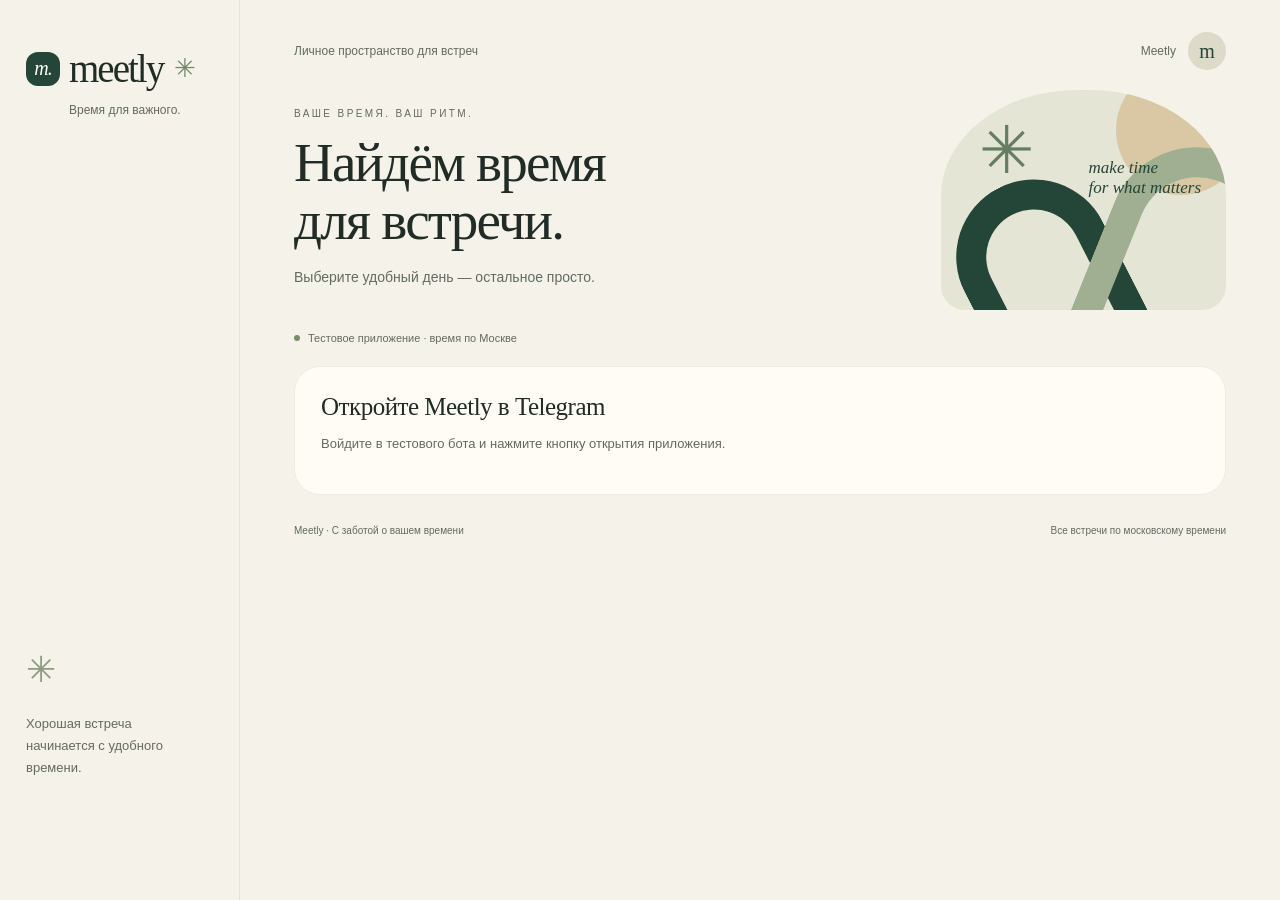
==== miniapp/live.html @ cfb97bd2 "feat: connect test Mini App to Telegram sessions and shared booking API" ====
<!doctype html>
<html lang="ru">
<head>
  <meta charset="utf-8">
  <meta name="viewport" content="width=device-width, initial-scale=1, viewport-fit=cover">
  <meta name="theme-color" content="#f5f2e9">
  <title>Meetly — время для встречи</title>
  <link rel="stylesheet" href="styles.css">
  <link rel="stylesheet" href="registration.css">
  <link rel="stylesheet" href="live.css">
  <script src="https://telegram.org/js/telegram-web-app.js" defer></script>
  <script src="live.js" defer></script>
</head>
<body>
  <div class="app-shell">
    <aside class="sidebar">
      <a class="brand" href="#calendar" aria-label="Meetly — календарь"><span class="brand-symbol" aria-hidden="true">m.</span>meetly<span class="brand-dot">✳</span></a>
      <p class="brand-caption">Время для важного.</p>
      <nav aria-label="Основная навигация" id="navigation"></nav>
      <div class="sidebar-note"><span aria-hidden="true">✳</span><p>Хорошая встреча<br>начинается с удобного времени.</p></div>
      <p class="demo-label" id="account-role"></p>
    </aside>
    <main id="main" tabindex="-1">
      <header class="topbar"><span>Личное пространство для встреч</span><div class="identity"><span id="identity-name">Вход…</span><span class="avatar" id="avatar" aria-hidden="true">m</span></div></header>
      <section class="hero"><div><p class="eyebrow" id="eyebrow">ВАШЕ ВРЕМЯ. ВАШ РИТМ.</p><h1 id="page-title">Найдём время<br>для встречи.</h1><p id="page-subtitle">Выберите удобный день — остальное просто.</p></div><div class="abstract-art" aria-hidden="true"><div class="orb"></div><div class="arch arch-one"></div><div class="arch arch-two"></div><span class="art-star">✳</span><span class="art-caption">make time<br>for what matters</span></div></section>
      <div class="demo-banner"><span class="live-dot" aria-hidden="true"></span>Тестовое приложение · время по Москве</div>
      <div id="workspace" aria-live="polite"><section class="panel"><p>Входим через Telegram…</p></section></div>
      <footer class="footer"><span>Meetly · С заботой о вашем времени</span><span>Все встречи по московскому времени</span></footer>
    </main>
  </div>
  <dialog id="modal" aria-labelledby="modal-title"><button class="close-button" id="close-modal" aria-label="Закрыть">×</button><div id="modal-content"></div></dialog>
  <div id="toast" class="toast" role="status" aria-live="polite"></div>
</body>
</html>
---- miniapp/styles.css ----
:root{color-scheme:light;--bg:#f5f2e9;--paper:#fffcf5;--green:#244638;--ink:#202c25;--muted:#626b62;--line:#e3e3d7;--sage:#e8ecdf;--accent:#c6d0b8;--radius:26px;font-family:Inter,"Segoe UI",Arial,sans-serif;color:var(--ink);background:var(--bg)}
*{box-sizing:border-box}body{margin:0}button,input,textarea,select{font:inherit}button,a,input,textarea,select{-webkit-tap-highlight-color:transparent}button{cursor:pointer}button:disabled{cursor:default}button:focus-visible,a:focus-visible,input:focus-visible,textarea:focus-visible,select:focus-visible{outline:3px solid #827235;outline-offset:4px}button{color:inherit}a{color:inherit;text-decoration:none}.app-shell{max-width:1480px;margin:auto;display:grid;grid-template-columns:240px minmax(0,1fr);min-height:100vh}.sidebar{padding:46px 26px;border-right:1px solid var(--line);display:flex;flex-direction:column;gap:12px}.brand{display:flex;align-items:center;gap:9px;font-family:Georgia,serif;font-size:39px;letter-spacing:-2px}.brand-symbol{font:italic 20px Georgia,serif;background:var(--green);color:var(--paper);width:34px;height:34px;border-radius:12px;display:grid;place-items:center;letter-spacing:-1px}.brand-dot{font:26px Georgia;margin-left:2px;color:#72876b}.brand-caption{font-size:12px;color:var(--muted);margin:0 0 48px 43px}nav{display:grid;gap:8px}.nav-button{border:0;background:transparent;display:flex;align-items:center;gap:12px;text-align:left;padding:16px 18px;border-radius:16px;color:var(--muted);min-height:52px}.nav-button.active{background:var(--green);color:var(--paper)}.nav-icon{font-size:19px}.sidebar-note{margin:auto 0 30px;padding-top:70px;color:var(--muted);font-size:13px;line-height:1.7}.sidebar-note>span{font-size:36px;color:#8e9b80}.role-label{font-size:11px;color:var(--muted)}select{width:100%;border:1px solid var(--line);border-radius:12px;padding:12px;background:var(--paper);color:var(--ink)}.demo-label{font-size:10px;color:var(--muted)}main{padding:32px 54px 24px;min-width:0}.topbar{display:flex;align-items:center;justify-content:space-between;color:var(--muted);font-size:12px}.identity{display:flex;align-items:center;gap:12px}.avatar{background:#dddac9;width:38px;height:38px;border-radius:50%;display:grid;place-items:center;color:var(--green);font-family:Georgia,serif;font-size:20px}.hero{display:flex;justify-content:space-between;align-items:center;min-height:260px;gap:20px}.eyebrow{font-size:10px;letter-spacing:2.4px;color:var(--muted)}h1{font-family:Georgia,"Times New Roman",serif;font-size:clamp(36px,4.3vw,60px);font-weight:400;line-height:1.06;letter-spacing:-1.8px;margin:15px 0}h1+p{color:var(--muted);font-size:14px;line-height:1.6}.abstract-art{position:relative;width:285px;height:220px;flex-shrink:0;overflow:hidden;border-radius:48% 48% 24px 24px;background:#e4e5d5}.orb{position:absolute;background:#d9c8a3;width:130px;height:130px;border-radius:50%;top:-25px;right:-20px}.arch{position:absolute;width:155px;height:220px;border:30px solid var(--green);border-bottom:0;border-radius:100px 100px 0 0;transform:rotate(-27deg);bottom:-86px;left:30px}.arch-two{width:180px;height:240px;left:155px;bottom:-75px;border-color:#a0af92;transform:rotate(22deg)}.art-star{position:absolute;font-size:66px;left:38px;top:22px;color:#657e63}.art-caption{position:absolute;right:25px;top:68px;font:italic 17px/1.15 Georgia,serif;color:var(--green)}.demo-banner{font-size:11px;color:var(--muted);display:flex;align-items:center;gap:8px;margin:2px 0 22px}.live-dot{width:6px;height:6px;background:#7a8d69;border-radius:50%}.workspace-grid{display:grid;grid-template-columns:minmax(300px,1.2fr) minmax(250px,.85fr);gap:22px;align-items:start}.panel{background:var(--paper);border-radius:var(--radius);padding:26px;border:1px solid #eeece1}.panel-heading{display:flex;align-items:center;justify-content:space-between;gap:8px;margin-bottom:24px}h2{font:400 25px Georgia,serif;margin:0;letter-spacing:-.5px}.muted{color:var(--muted);font-size:13px;line-height:1.6}.month-nav{display:flex;gap:6px}.icon-button{border:1px solid var(--line);background:transparent;border-radius:50%;width:44px;height:44px;font-size:22px}.icon-button:disabled{opacity:.3}.weekdays,.days{display:grid;grid-template-columns:repeat(7,minmax(0,1fr));gap:5px}.weekdays{margin-bottom:12px}.weekdays span{text-align:center;font-size:11px;color:var(--muted);padding:5px}.day{border:0;background:transparent;border-radius:14px;min-height:48px;position:relative;font-size:14px;width:100%}.day:disabled{color:#aaa99e}.day.available{background:#edf0e5}.day.available:after{content:"";width:4px;height:4px;background:#738569;position:absolute;bottom:5px;left:calc(50% - 2px);border-radius:50%}.day.selected{background:var(--green);color:white}.day.selected:after{background:#c9d6bd}.day.today{box-shadow:inset 0 0 0 1px #8b977d}.calendar-legend{display:flex;align-items:center;gap:8px;font-size:11px;color:var(--muted);margin-top:22px}.legend-dot{height:8px;width:8px;background:var(--accent);border-radius:50%}.time-label{font-size:12px;color:var(--muted);margin:12px 0 22px}.slots{display:grid;grid-template-columns:repeat(3,minmax(0,1fr));gap:10px;margin:20px 0}.slot{min-height:46px;border:1px solid var(--line);background:transparent;border-radius:13px;font-size:14px}.slot.selected{background:var(--green);color:var(--paper);border-color:var(--green)}.primary,.secondary,.danger{border:0;min-height:48px;border-radius:14px;padding:13px 20px;font-size:13px;font-weight:500}.primary{background:var(--green);color:var(--paper)}.primary:disabled{background:#d9ddcf;color:#73796b}.full-width{width:100%}.secondary{background:var(--sage);color:var(--green)}.danger{background:#f4e8df;color:#7d3b2c}.button-arrow{float:right;font-size:18px}.note{padding:16px 18px;border-radius:16px;background:var(--sage);font-size:12px;line-height:1.7;color:#4d5e48;margin:18px 0 0}.note strong{font-weight:500;color:var(--green)}.tiny-label{font-size:10px;letter-spacing:1.5px;color:var(--muted);margin-bottom:12px}.summary-card{border-top:1px solid var(--line);margin-top:22px;padding-top:20px}.meeting-row{border:1px solid var(--line);border-radius:18px;padding:18px;margin-top:12px;display:flex;gap:16px;align-items:center}.date-tile{width:52px;min-width:52px;border-radius:13px;background:var(--sage);padding:10px 4px;text-align:center;font-size:10px;color:var(--muted)}.date-tile strong{display:block;font:26px Georgia;color:var(--green);margin-bottom:3px}.meeting-info{min-width:0;flex:1}.meeting-info h3{font-size:14px;font-weight:500;margin:8px 0;overflow-wrap:anywhere}.meeting-info p{font-size:12px;color:var(--muted);margin:5px 0}.status{font-size:10px;border-radius:6px;padding:5px 8px;display:inline-block;background:#ecebdc;color:#685f34}.status.confirmed{background:#e5ecdf;color:#385c39}.status.cancelled,.status.rejected{background:#f1e5df;color:#86533b}.status.reschedule_pending{background:#e5e9ee;color:#466079}.row-button{width:44px;height:44px;border:0;border-radius:50%;background:var(--sage);font-size:20px}.footer{display:flex;justify-content:space-between;gap:12px;color:var(--muted);font-size:10px;padding:30px 0 0}.list-panel{max-width:850px}.empty{padding:40px 15px;text-align:center;color:var(--muted);line-height:1.8;font-size:14px}.empty-symbol{font-size:45px;color:#91a080;margin-bottom:10px}.filters{display:flex;gap:8px;margin:20px 0;flex-wrap:wrap}.filter{background:transparent;border:1px solid var(--line);border-radius:20px;padding:11px 18px;min-height:44px;font-size:12px}.filter.active{background:var(--green);color:var(--paper)}dialog{border:0;border-radius:28px;background:var(--paper);color:var(--ink);padding:34px;width:min(480px,calc(100% - 28px));max-height:90vh;overflow:auto;box-shadow:0 20px 100px #15291c33}dialog::backdrop{background:#172b255c;backdrop-filter:blur(4px)}.close-button{position:absolute;top:12px;right:12px;border:0;background:transparent;font-size:26px;width:44px;height:44px}.modal-eyebrow{font-size:10px;color:var(--muted);letter-spacing:2px;margin:5px 0 18px}.modal-title{font:32px/1.1 Georgia,serif;margin:0 25px 20px 0}.form-field{display:grid;gap:8px;margin:18px 0;font-size:12px;color:var(--muted)}input,textarea{width:100%;background:#f8f6ee;border:1px solid #d7dbce;border-radius:12px;padding:14px;color:var(--ink)}textarea{resize:vertical;min-height:96px}.actions{display:flex;gap:10px;margin-top:22px;flex-wrap:wrap}.actions>*{flex:1}.detail-line{display:flex;justify-content:space-between;gap:20px;padding:14px 0;border-bottom:1px solid var(--line);font-size:13px}.detail-line span:first-child{color:var(--muted)}.detail-text{font-size:14px;line-height:1.7;white-space:pre-wrap;overflow-wrap:anywhere}.toast{position:fixed;bottom:28px;left:50%;transform:translateX(-50%);background:var(--green);color:white;border-radius:15px;padding:15px 22px;max-width:90vw;opacity:0;pointer-events:none;font-size:13px;z-index:5}.toast.visible{opacity:1}.mobile-role{display:none}
@media(min-width:1350px){main{padding-left:70px;padding-right:70px}.hero{min-height:300px}.abstract-art{width:320px;height:240px}}
@media(max-width:1050px){.app-shell{grid-template-columns:195px minmax(0,1fr)}.sidebar{padding:35px 18px}main{padding:26px}.abstract-art{width:210px;height:195px}.workspace-grid{grid-template-columns:minmax(0,1fr)}.hero{min-height:240px}.panel{padding:24px}.art-caption{right:12px;font-size:14px}.arch-two{left:130px}.brand{font-size:34px}.brand-caption{margin-left:0}.sidebar-note{font-size:12px}}
@media(max-width:650px){.app-shell{display:block}.sidebar{padding:20px 22px 12px;border:0;display:grid;grid-template-columns:1fr auto;gap:8px;align-items:center}.brand{font-size:32px}.brand-caption,.sidebar-note,.role-label{display:none}.sidebar select{width:155px;font-size:11px;padding:10px;grid-column:2;grid-row:1}.demo-label{grid-column:1/-1;margin:0;font-size:9px}nav{position:fixed;bottom:0;left:0;right:0;display:flex;justify-content:center;padding:10px 15px calc(10px + env(safe-area-inset-bottom));gap:8px;background:var(--paper);border-top:1px solid var(--line);z-index:3}.nav-button{flex:1;justify-content:center;font-size:12px;padding:12px;max-width:220px;border-radius:14px}.nav-icon{font-size:17px}main{padding:10px 20px 100px}.topbar>span{font-size:10px}.identity{font-size:11px}.avatar{height:30px;width:30px;font-size:16px}.hero{min-height:220px;gap:6px}.eyebrow{font-size:8px;letter-spacing:1.5px}h1{font-size:39px;letter-spacing:-1.5px}h1+p{font-size:12px;max-width:195px}.abstract-art{width:112px;height:160px;border-radius:60px 60px 18px 18px}.art-star{font-size:40px;left:17px;top:20px}.art-caption{display:none}.arch-one{left:10px;width:105px;border-width:22px;bottom:-115px}.arch-two{left:80px;border-width:22px}.orb{width:80px;height:80px}.workspace-grid{gap:16px}.panel{padding:22px 18px;border-radius:23px}h2{font-size:23px}.days,.weekdays{gap:3px}.day{min-height:44px;border-radius:12px;font-size:13px}.panel-heading{margin-bottom:18px}.demo-banner{font-size:10px;margin-bottom:16px}.footer{font-size:9px;flex-direction:column;line-height:1.5}.meeting-row{padding:14px 12px;gap:10px}.meeting-info h3{font-size:13px}dialog{padding:30px 22px}.toast{bottom:95px}.list-panel{padding:22px 16px}}
.request-summary{display:grid;grid-template-columns:repeat(4,minmax(0,1fr));gap:12px;margin-bottom:22px}.stat-card{position:relative;text-align:left;min-width:0;border:1px solid var(--line);border-radius:20px;background:var(--paper);padding:18px;color:var(--green)}.stat-card>span:first-child{display:block;font-size:11px;line-height:1.5;min-height:33px}.stat-card strong{display:block;font:38px Georgia,serif;margin-top:12px}.stat-card.active{background:var(--green);color:var(--paper);border-color:var(--green)}.stat-arrow{position:absolute;right:16px;bottom:20px;font-size:18px}.settings-panel{max-width:850px}.settings-grid{display:grid;grid-template-columns:repeat(2,minmax(0,1fr));gap:0 24px}.field-help{font-size:11px;line-height:1.5}.booking-toggle{display:flex;align-items:center;justify-content:space-between;gap:16px;padding:22px 0;border-bottom:1px solid var(--line)}.booking-toggle strong{display:block;font-size:14px;font-weight:500}.booking-toggle small{display:block;font-size:12px;color:var(--muted);margin-top:7px;line-height:1.5}.booking-toggle input{width:24px;height:24px;accent-color:var(--green);flex-shrink:0}
@media(max-width:1050px){.request-summary{grid-template-columns:repeat(2,minmax(0,1fr))}}
@media(max-width:650px){.stat-card{padding:16px;border-radius:18px}.stat-card strong{font-size:32px}.request-summary{gap:10px}.settings-grid{grid-template-columns:minmax(0,1fr)}.nav-button{gap:6px;padding:12px 7px;font-size:11px}.nav-icon{font-size:16px}}
@media(prefers-reduced-motion:no-preference){button{transition:background .15s,color .15s}.toast{transition:opacity .2s}dialog[open]{animation:appear .2s ease-out}@keyframes appear{from{opacity:0;transform:translateY(10px)}to{opacity:1;transform:translateY(0)}}}
---- miniapp/registration.css ----
.registration-panel{max-width:650px}.registration-steps{list-style:none;padding:0;display:flex;justify-content:space-between;gap:12px;margin:0 0 32px}.registration-steps li{display:flex;align-items:center;gap:8px;color:var(--muted);font-size:11px}.registration-steps li>span{display:grid;place-items:center;border-radius:50%;border:1px solid var(--line);width:28px;height:28px;flex-shrink:0}.registration-steps .reached{color:var(--green)}.registration-steps .reached>span{background:var(--green);color:var(--paper);border-color:var(--green)}.consent-option{display:flex;align-items:flex-start;gap:12px;font-size:13px;line-height:1.7;margin:24px 0 12px}.consent-option input{width:22px;height:22px;flex-shrink:0;accent-color:var(--green);margin-top:1px}.registration-value{min-width:0;overflow-wrap:anywhere;text-align:right}.registration-panel .actions{align-items:stretch}.registration-panel .primary{line-height:1.5}
@media(max-width:650px){.registration-steps{gap:6px}.registration-steps li{font-size:10px;gap:5px}.registration-steps li>span{width:24px;height:24px}.registration-panel .actions{flex-direction:column}.registration-panel h2{line-height:1.3}}
@media(max-width:380px){.sidebar{padding-left:16px;padding-right:16px;grid-template-columns:minmax(0,1fr) 120px}.sidebar select{width:120px}.brand{font-size:27px;gap:5px}.brand-symbol{width:28px;height:28px;font-size:17px}.brand-dot{font-size:20px;margin:0}.hero>div:first-child{min-width:0}.abstract-art{width:96px}}
---- miniapp/live.css ----
[hidden]{display:none!important}.app-shell{padding-top:env(safe-area-inset-top)}.inline-error{color:#8b3f2e;white-space:pre-wrap;line-height:1.6;overflow-wrap:anywhere}.live-status{font-size:12px;color:var(--muted)}.day:disabled{opacity:.35}.day.available{background:var(--sage)}.day.selected{background:var(--green);color:var(--paper)}.panel input[type=checkbox]{width:22px;height:22px}.consent-text{white-space:pre-wrap;line-height:1.7}.safe-text{overflow-wrap:anywhere;white-space:pre-wrap}button:disabled{opacity:.55}.live-actions{margin-top:16px;display:flex;gap:10px;flex-wrap:wrap}.live-actions button{min-height:44px}.slots{margin-bottom:20px}.calendar-controls{display:flex;align-items:center;gap:12px}.calendar-controls button{width:44px;height:44px}.meeting-row{cursor:pointer}.meeting-row:focus-visible{outline:3px solid var(--green)}.sidebar .demo-label{letter-spacing:0}.loading{padding:24px}.status.rescheduled{background:#e5ecdf;color:#385c39}@media(max-width:650px){.sidebar{grid-template-columns:1fr auto}.sidebar .demo-label{grid-column:2;grid-row:1;font-size:10px;text-align:right}.hero{min-height:190px}.nav-button{min-width:0}main{padding-bottom:calc(100px + env(safe-area-inset-bottom))}}
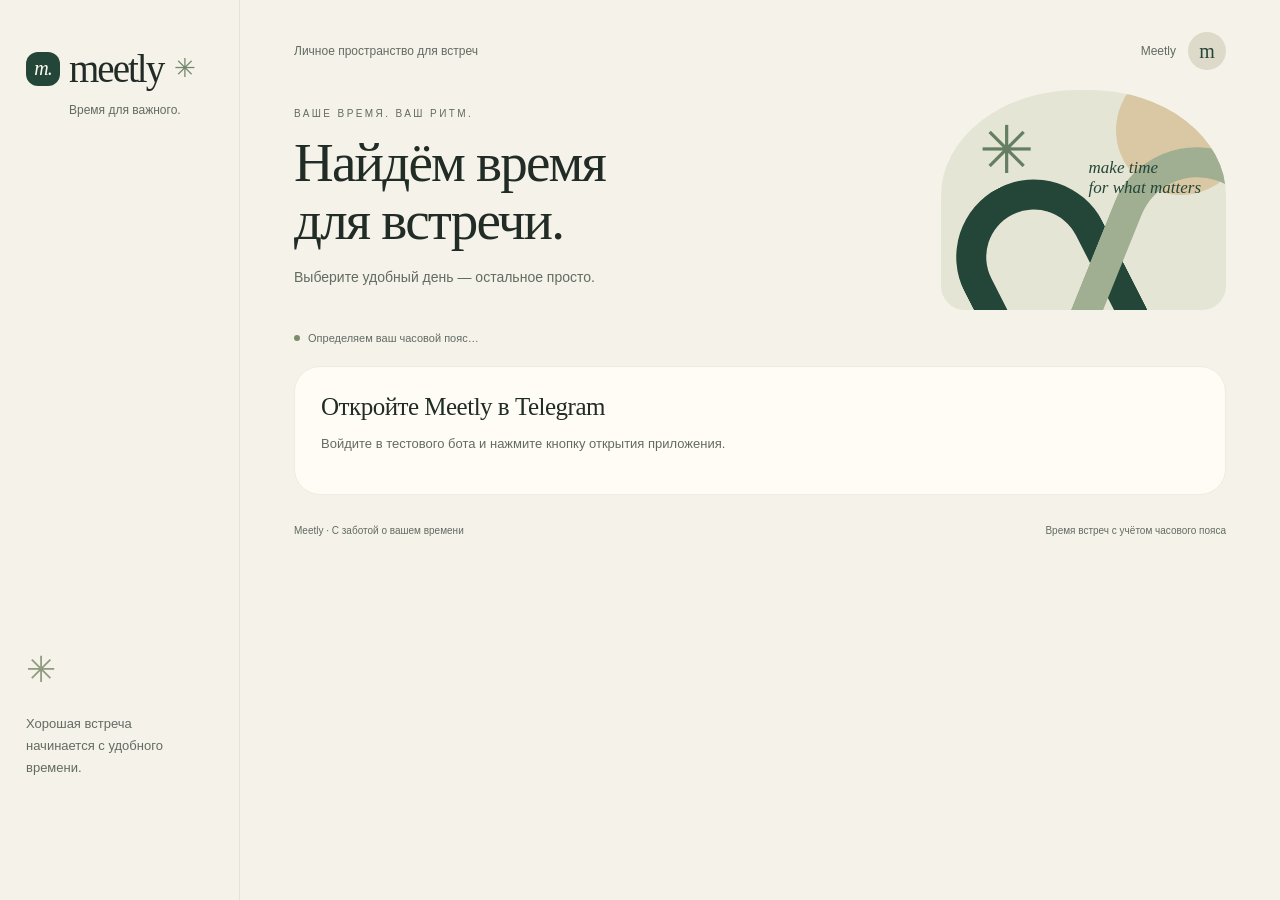
==== commit 47cc78cf: "feat: configure working days and show client local time" ====
--- a/miniapp/live.html
+++ b/miniapp/live.html
@@ -23,9 +23,9 @@
     <main id="main" tabindex="-1">
       <header class="topbar"><span>Личное пространство для встреч</span><div class="identity"><span id="identity-name">Вход…</span><span class="avatar" id="avatar" aria-hidden="true">m</span></div></header>
       <section class="hero"><div><p class="eyebrow" id="eyebrow">ВАШЕ ВРЕМЯ. ВАШ РИТМ.</p><h1 id="page-title">Найдём время<br>для встречи.</h1><p id="page-subtitle">Выберите удобный день — остальное просто.</p></div><div class="abstract-art" aria-hidden="true"><div class="orb"></div><div class="arch arch-one"></div><div class="arch arch-two"></div><span class="art-star">✳</span><span class="art-caption">make time<br>for what matters</span></div></section>
-      <div class="demo-banner"><span class="live-dot" aria-hidden="true"></span>Тестовое приложение · время по Москве</div>
+      <div class="demo-banner"><span class="live-dot" aria-hidden="true"></span>Определяем ваш часовой пояс…</div>
       <div id="workspace" aria-live="polite"><section class="panel"><p>Входим через Telegram…</p></section></div>
-      <footer class="footer"><span>Meetly · С заботой о вашем времени</span><span>Все встречи по московскому времени</span></footer>
+      <footer class="footer"><span>Meetly · С заботой о вашем времени</span><span>Время встреч с учётом часового пояса</span></footer>
     </main>
   </div>
   <dialog id="modal" aria-labelledby="modal-title"><button class="close-button" id="close-modal" aria-label="Закрыть">×</button><div id="modal-content"></div></dialog>
--- a/miniapp/live.css
+++ b/miniapp/live.css
@@ -1 +1,10 @@
 [hidden]{display:none!important}.app-shell{padding-top:env(safe-area-inset-top)}.inline-error{color:#8b3f2e;white-space:pre-wrap;line-height:1.6;overflow-wrap:anywhere}.live-status{font-size:12px;color:var(--muted)}.day:disabled{opacity:.35}.day.available{background:var(--sage)}.day.selected{background:var(--green);color:var(--paper)}.panel input[type=checkbox]{width:22px;height:22px}.consent-text{white-space:pre-wrap;line-height:1.7}.safe-text{overflow-wrap:anywhere;white-space:pre-wrap}button:disabled{opacity:.55}.live-actions{margin-top:16px;display:flex;gap:10px;flex-wrap:wrap}.live-actions button{min-height:44px}.slots{margin-bottom:20px}.calendar-controls{display:flex;align-items:center;gap:12px}.calendar-controls button{width:44px;height:44px}.meeting-row{cursor:pointer}.meeting-row:focus-visible{outline:3px solid var(--green)}.sidebar .demo-label{letter-spacing:0}.loading{padding:24px}.status.rescheduled{background:#e5ecdf;color:#385c39}@media(max-width:650px){.sidebar{grid-template-columns:1fr auto}.sidebar .demo-label{grid-column:2;grid-row:1;font-size:10px;text-align:right}.hero{min-height:190px}.nav-button{min-width:0}main{padding-bottom:calc(100px + env(safe-area-inset-bottom))}}
+/* Keep iOS form focus and orientation changes from changing the text scale. */
+html{-webkit-text-size-adjust:100%;text-size-adjust:100%}
+button,a,[role=button]{touch-action:manipulation}
+@media(max-width:1050px),(pointer:coarse){
+  .app-shell input,.app-shell textarea,.app-shell select,
+  dialog input,dialog textarea,dialog select{font-size:16px;line-height:1.4}
+  .app-shell{min-height:100svh}
+  dialog{max-height:90dvh}
+}
